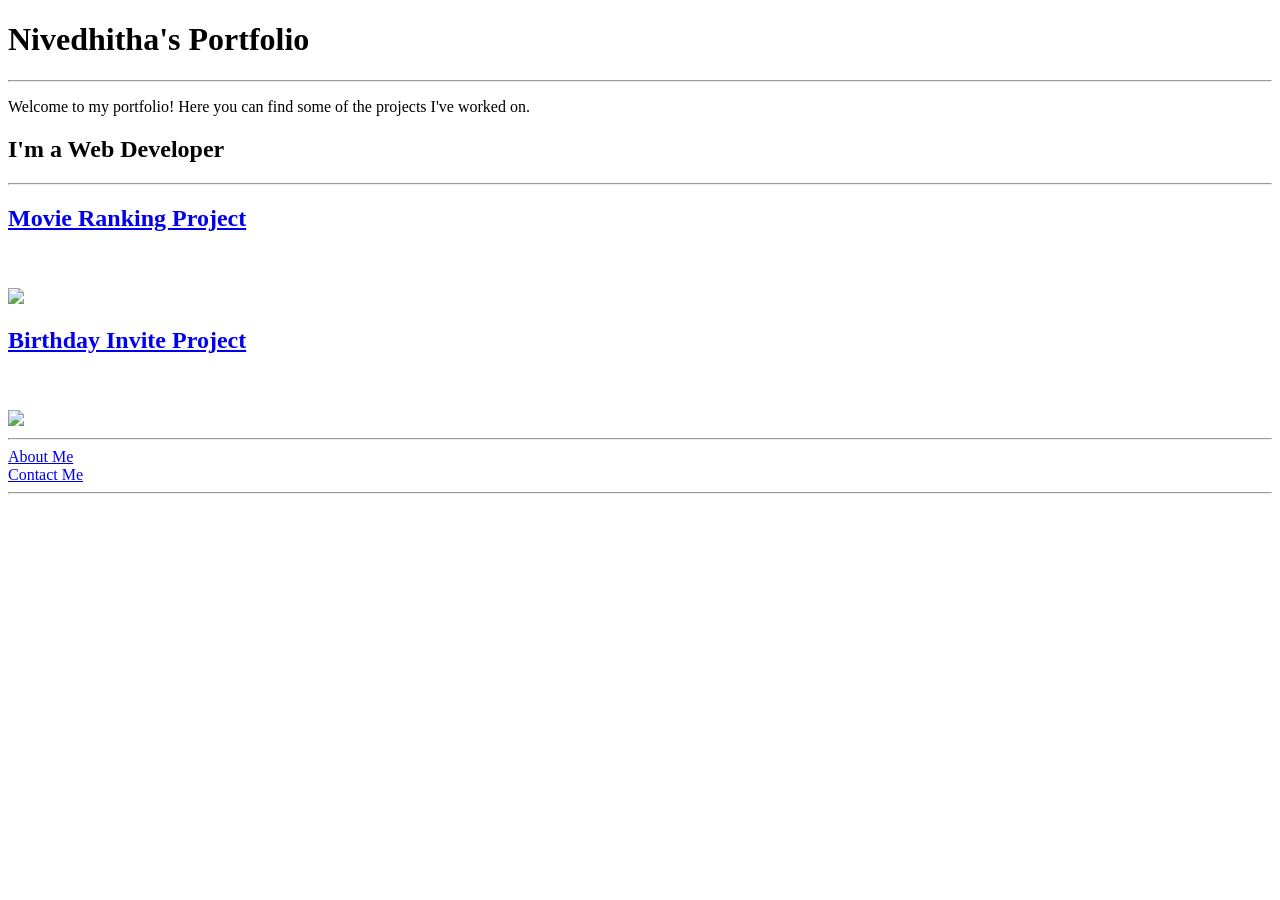
==== index.html @ 3d022096 "Add files via upload" ====
<!DOCTYPE html>
<html lang="en">
    <head>
        <meta charset="UTF-8" />
        <meta name="viewport" content="width=device-width, initial-scale=1.0" />
        <title>Nivedhitha's Portfolio</title>
    </head>
    <body>
        <h1>Nivedhitha's Portfolio</h1>
        <hr />
        <p>Welcome to my portfolio! Here you can find some of the projects I've worked on.</p>
        
        <h2>I'm a Web Developer</h2>
        <hr />
        <h2><a href="./public/movie-ranking.html">Movie Ranking Project</a></h2>
        <br>
        <br />
        <img src="./assets/images/favmovies.png" />
        <br />
        
        <h2><a href="./public/birthday-invite.html">Birthday Invite Project</a></h2>
        <br />
        <br />
        <img src="./assets/images/birthdayinvite.png" />
        <hr />
        <a href="./public/about.html">About Me</a>
        <br />
        <a href="./public/contact.html">Contact Me</a>
        <hr />
    </body>
</html>
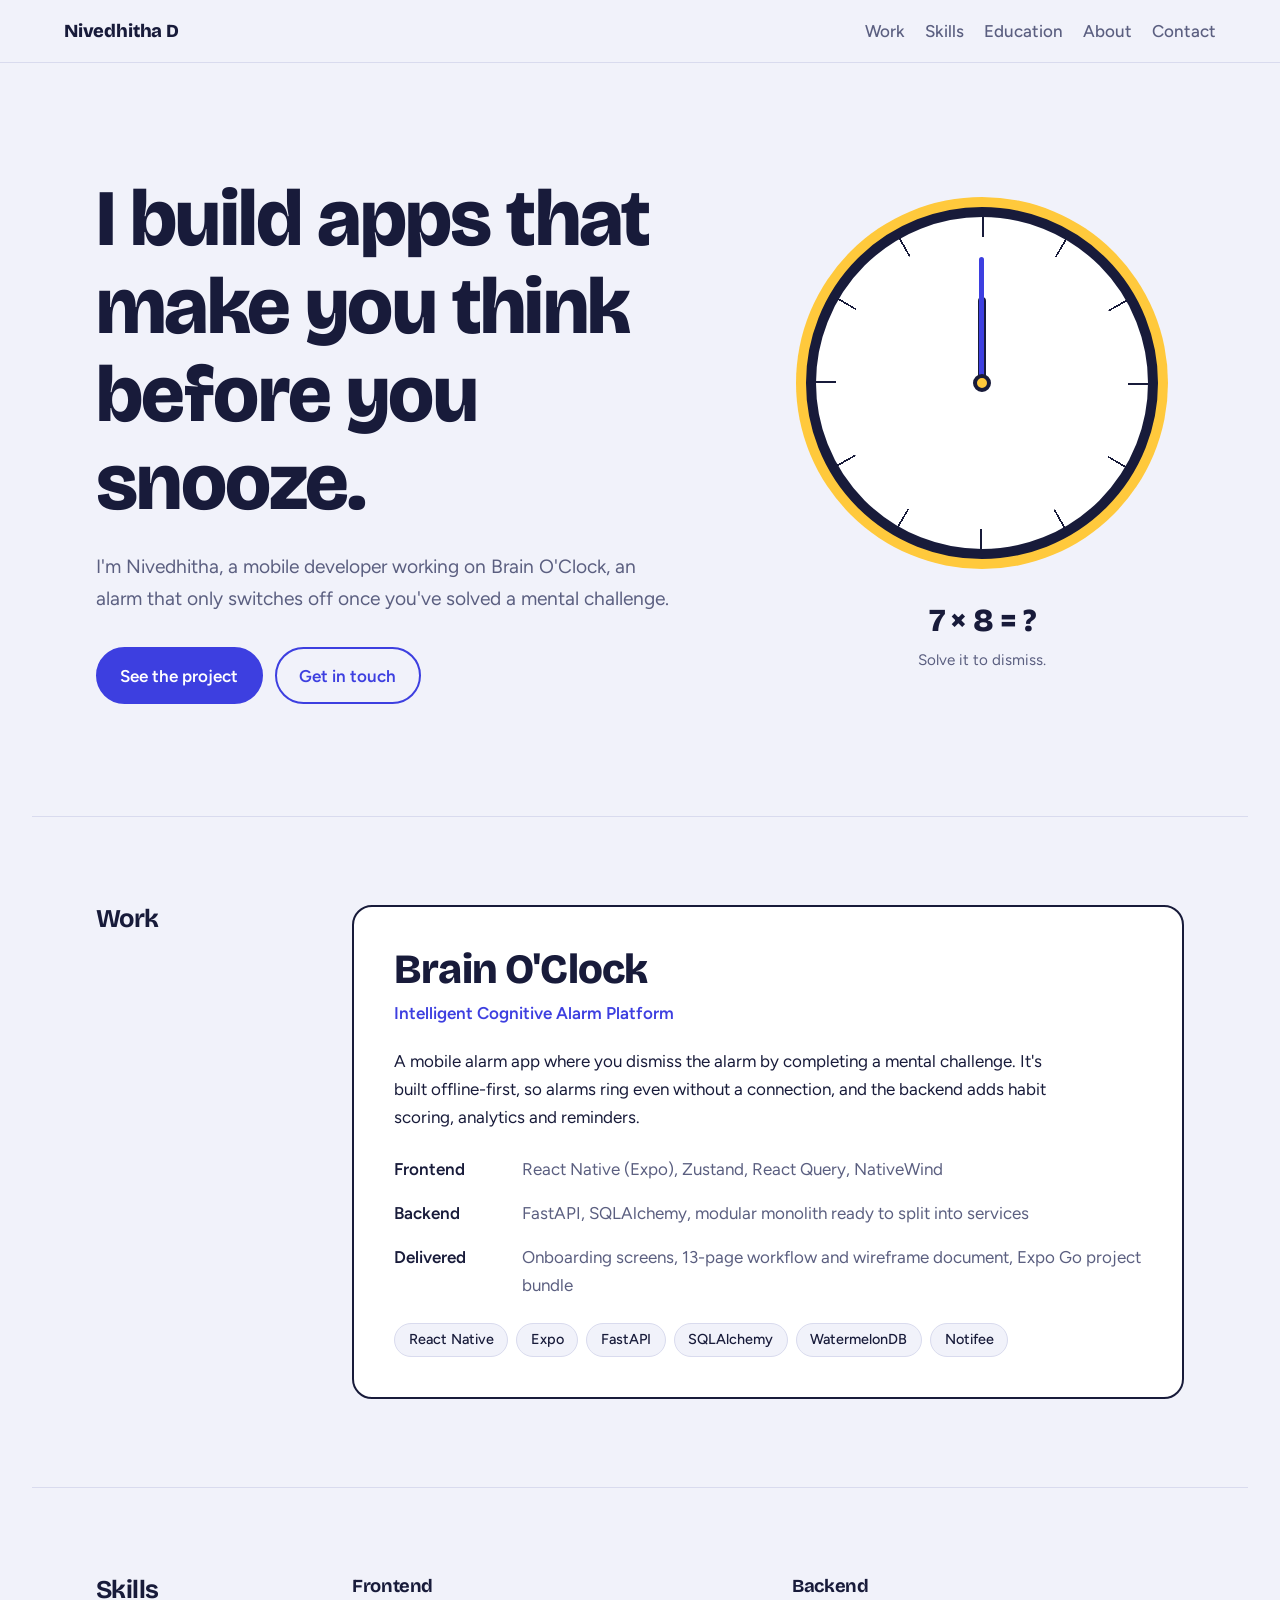
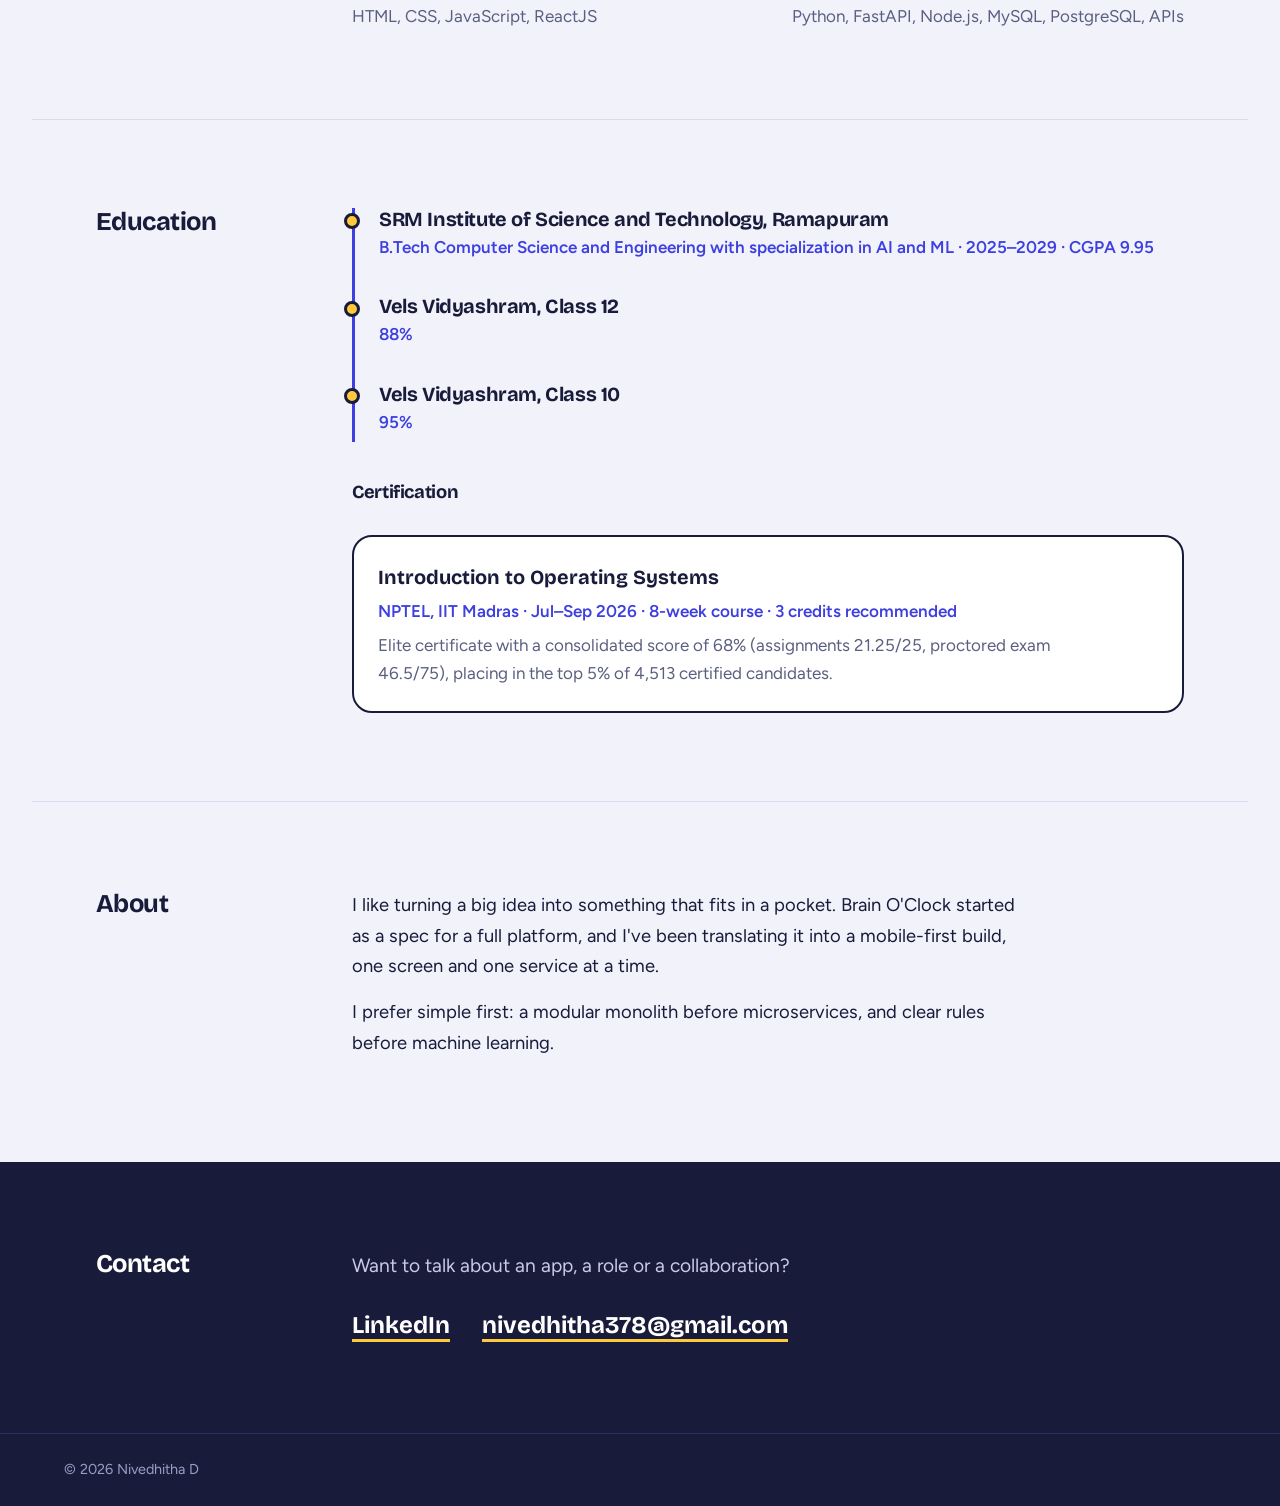
==== commit 280862ae: "Add files via upload" ====
--- a/index.html
+++ b/index.html
@@ -1,31 +1,145 @@
 <!DOCTYPE html>
 <html lang="en">
-    <head>
-        <meta charset="UTF-8" />
-        <meta name="viewport" content="width=device-width, initial-scale=1.0" />
-        <title>Nivedhitha's Portfolio</title>
-    </head>
-    <body>
-        <h1>Nivedhitha's Portfolio</h1>
-        <hr />
-        <p>Welcome to my portfolio! Here you can find some of the projects I've worked on.</p>
-        
-        <h2>I'm a Web Developer</h2>
-        <hr />
-        <h2><a href="./public/movie-ranking.html">Movie Ranking Project</a></h2>
-        <br>
-        <br />
-        <img src="./assets/images/favmovies.png" />
-        <br />
-        
-        <h2><a href="./public/birthday-invite.html">Birthday Invite Project</a></h2>
-        <br />
-        <br />
-        <img src="./assets/images/birthdayinvite.png" />
-        <hr />
-        <a href="./public/about.html">About Me</a>
-        <br />
-        <a href="./public/contact.html">Contact Me</a>
-        <hr />
-    </body>
-</html>+<head>
+  <meta charset="UTF-8">
+  <meta name="viewport" content="width=device-width, initial-scale=1">
+  <title>Nivedhitha D — Mobile App Developer</title>
+  <meta name="description" content="Portfolio of Nivedhitha D, building Brain O'Clock, a cognitive alarm app.">
+  <link rel="preconnect" href="https://fonts.googleapis.com">
+  <link rel="preconnect" href="https://fonts.gstatic.com" crossorigin>
+  <link href="https://fonts.googleapis.com/css2?family=Bricolage+Grotesque:opsz,wght@12..96,500;12..96,700;12..96,800&family=Figtree:wght@400;500;600&display=swap" rel="stylesheet">
+  <link rel="stylesheet" href="style.css">
+</head>
+<body>
+
+  <header class="site-header">
+    <a class="brand" href="#top">Nivedhitha D</a>
+    <nav aria-label="Main">
+      <a href="#work">Work</a>
+      <a href="#skills">Skills</a>
+      <a href="#education">Education</a>
+      <a href="#about">About</a>
+      <a href="#contact">Contact</a>
+    </nav>
+  </header>
+
+  <main id="top">
+
+    <!-- HERO -->
+    <section class="hero">
+      <div class="hero-text">
+        <h1>I build apps that make you think before you snooze.</h1>
+        <p class="lead">I'm Nivedhitha, a mobile developer working on Brain O'Clock, an alarm that only switches off once you've solved a mental challenge.</p>
+        <div class="actions">
+          <a class="btn btn-primary" href="#work">See the project</a>
+          <a class="btn btn-ghost" href="#contact">Get in touch</a>
+        </div>
+      </div>
+
+      <div class="clock" role="img" aria-label="Animated alarm clock showing the challenge: what is 7 times 8?">
+        <div class="clock-face">
+          <span class="hand hand-hour"></span>
+          <span class="hand hand-minute"></span>
+          <span class="pin"></span>
+        </div>
+        <p class="clock-challenge"><span>7 × 8 = ?</span> Solve it to dismiss.</p>
+      </div>
+    </section>
+
+    <!-- WORK -->
+    <section class="section" id="work">
+      <h2>Work</h2>
+
+      <article class="project">
+        <div class="project-head">
+          <h3>Brain O'Clock</h3>
+          <p class="project-sub">Intelligent Cognitive Alarm Platform</p>
+        </div>
+        <div class="project-body">
+          <p>A mobile alarm app where you dismiss the alarm by completing a mental challenge. It's built offline-first, so alarms ring even without a connection, and the backend adds habit scoring, analytics and reminders.</p>
+          <dl class="facts">
+            <div><dt>Frontend</dt><dd>React Native (Expo), Zustand, React Query, NativeWind</dd></div>
+            <div><dt>Backend</dt><dd>FastAPI, SQLAlchemy, modular monolith ready to split into services</dd></div>
+            <div><dt>Delivered</dt><dd>Onboarding screens, 13-page workflow and wireframe document, Expo Go project bundle</dd></div>
+          </dl>
+          <ul class="tags" aria-label="Technologies">
+            <li>React Native</li>
+            <li>Expo</li>
+            <li>FastAPI</li>
+            <li>SQLAlchemy</li>
+            <li>WatermelonDB</li>
+            <li>Notifee</li>
+          </ul>
+        </div>
+      </article>
+
+    </section>
+
+    <!-- SKILLS -->
+    <section class="section" id="skills">
+      <h2>Skills</h2>
+      <div class="skill-grid">
+        <div>
+          <h3>Frontend</h3>
+          <p>HTML, CSS, JavaScript, ReactJS</p>
+        </div>
+        <div>
+          <h3>Backend</h3>
+          <p>Python, FastAPI, Node.js, MySQL, PostgreSQL, APIs</p>
+        </div>
+      </div>
+    </section>
+
+    <!-- EDUCATION -->
+    <section class="section" id="education">
+      <h2>Education</h2>
+      <div class="timeline">
+        <article>
+          <h3>SRM Institute of Science and Technology, Ramapuram</h3>
+          <p class="meta">B.Tech Computer Science and Engineering with specialization in AI and ML · 2025–2029 · CGPA 9.95</p>
+        </article>
+        <article>
+          <h3>Vels Vidyashram, Class 12</h3>
+          <p class="meta">88%</p>
+        </article>
+        <article>
+          <h3>Vels Vidyashram, Class 10</h3>
+          <p class="meta">95%</p>
+        </article>
+      </div>
+
+      <h3 class="subhead">Certification</h3>
+      <article class="cert">
+        <h4>Introduction to Operating Systems</h4>
+        <p class="meta">NPTEL, IIT Madras · Jul–Sep 2026 · 8-week course · 3 credits recommended</p>
+        <p>Elite certificate with a consolidated score of 68% (assignments 21.25/25, proctored exam 46.5/75), placing in the top 5% of 4,513 certified candidates.</p>
+      </article>
+    </section>
+
+    <!-- ABOUT -->
+    <section class="section" id="about">
+      <h2>About</h2>
+      <div class="about-copy">
+        <p>I like turning a big idea into something that fits in a pocket. Brain O'Clock started as a spec for a full platform, and I've been translating it into a mobile-first build, one screen and one service at a time.</p>
+        <p>I prefer simple first: a modular monolith before microservices, and clear rules before machine learning.</p>
+      </div>
+    </section>
+
+    <!-- CONTACT -->
+    <section class="section contact" id="contact">
+      <h2>Contact</h2>
+      <p class="lead">Want to talk about an app, a role or a collaboration?</p>
+      <ul class="contact-links">
+        <li><a href="https://www.linkedin.com/in/nivedhitha-d" target="_blank" rel="noopener">LinkedIn</a></li>
+        <li><a href="mailto:nivedhitha378@gmail.com">nivedhitha378@gmail.com</a></li>
+      </ul>
+    </section>
+
+  </main>
+
+  <footer class="site-footer">
+    <p>© 2026 Nivedhitha D</p>
+  </footer>
+
+</body>
+</html>
--- a/style.css
+++ b/style.css
@@ -0,0 +1,331 @@
+:root {
+  --bg: #f1f2fa;
+  --paper: #ffffff;
+  --ink: #181b3a;
+  --muted: #5b5f80;
+  --blue: #3d3fe0;
+  --blue-dark: #2c2eb8;
+  --signal: #ffc93c;
+  --line: #d9dbee;
+
+  --display: "Bricolage Grotesque", "Segoe UI", system-ui, sans-serif;
+  --body: "Figtree", "Segoe UI", system-ui, sans-serif;
+
+  --measure: 62ch;
+  --pad: clamp(1.25rem, 5vw, 4rem);
+}
+
+*, *::before, *::after { box-sizing: border-box; }
+
+html { scroll-behavior: smooth; scroll-padding-top: 5rem; }
+
+body {
+  margin: 0;
+  background: var(--bg);
+  color: var(--ink);
+  font-family: var(--body);
+  font-size: 1.0625rem;
+  line-height: 1.65;
+}
+
+a { color: inherit; }
+
+:focus-visible {
+  outline: 3px solid var(--blue);
+  outline-offset: 3px;
+  border-radius: 4px;
+}
+
+h1, h2, h3 {
+  font-family: var(--display);
+  line-height: 1.1;
+  margin: 0;
+  letter-spacing: -0.02em;
+}
+
+p { margin: 0 0 1rem; }
+
+/* Header */
+.site-header {
+  position: sticky;
+  top: 0;
+  z-index: 10;
+  display: flex;
+  flex-wrap: wrap;
+  gap: 0.5rem 2rem;
+  align-items: center;
+  justify-content: space-between;
+  padding: 1rem var(--pad);
+  background: var(--bg);
+  border-bottom: 1px solid var(--line);
+}
+
+.brand {
+  font-family: var(--display);
+  font-weight: 800;
+  font-size: 1.15rem;
+  text-decoration: none;
+  letter-spacing: -0.01em;
+}
+
+.site-header nav { display: flex; flex-wrap: wrap; gap: 0.25rem 1.25rem; }
+
+.site-header nav a {
+  text-decoration: none;
+  font-weight: 500;
+  color: var(--muted);
+}
+
+.site-header nav a:hover { color: var(--blue); }
+
+/* Hero */
+.hero {
+  display: grid;
+  grid-template-columns: minmax(0, 1.2fr) minmax(0, 0.8fr);
+  gap: clamp(2rem, 6vw, 5rem);
+  align-items: center;
+  padding: clamp(3rem, 9vw, 7rem) var(--pad);
+  max-width: 76rem;
+  margin: 0 auto;
+}
+
+.hero h1 {
+  font-size: clamp(2.5rem, 6.5vw, 5rem);
+  font-weight: 800;
+  margin-bottom: 1.5rem;
+}
+
+.lead {
+  font-size: 1.2rem;
+  color: var(--muted);
+  max-width: 48ch;
+}
+
+.actions { display: flex; flex-wrap: wrap; gap: 0.75rem; margin-top: 2rem; }
+
+.btn {
+  display: inline-block;
+  padding: 0.8rem 1.4rem;
+  border-radius: 999px;
+  font-weight: 600;
+  text-decoration: none;
+  border: 2px solid var(--blue);
+  transition: background-color 0.15s, color 0.15s;
+}
+
+.btn-primary { background: var(--blue); color: #fff; }
+.btn-primary:hover { background: var(--blue-dark); border-color: var(--blue-dark); }
+.btn-ghost { color: var(--blue); }
+.btn-ghost:hover { background: var(--blue); color: #fff; }
+
+/* Clock (the one memorable element) */
+.clock { text-align: center; justify-self: center; width: 100%; max-width: 22rem; }
+
+.clock-face {
+  position: relative;
+  aspect-ratio: 1;
+  width: 100%;
+  border-radius: 50%;
+  background:
+    radial-gradient(circle, var(--paper) 0 62%, transparent 62.2%),
+    repeating-conic-gradient(var(--ink) 0 0.6deg, transparent 0.6deg 30deg),
+    var(--paper);
+  border: 10px solid var(--ink);
+  box-shadow: 0 0 0 10px var(--signal);
+}
+
+.hand {
+  position: absolute;
+  left: 50%;
+  bottom: 50%;
+  transform-origin: 50% 100%;
+  border-radius: 999px;
+}
+
+.hand-hour {
+  width: 8px;
+  height: 26%;
+  margin-left: -4px;
+  background: var(--ink);
+  animation: tick 24s linear infinite;
+}
+
+.hand-minute {
+  width: 5px;
+  height: 38%;
+  margin-left: -2.5px;
+  background: var(--blue);
+  animation: tick 4s linear infinite;
+}
+
+.pin {
+  position: absolute;
+  left: 50%;
+  top: 50%;
+  width: 18px;
+  height: 18px;
+  margin: -9px 0 0 -9px;
+  border-radius: 50%;
+  background: var(--signal);
+  border: 4px solid var(--ink);
+}
+
+@keyframes tick { to { transform: rotate(360deg); } }
+
+.clock-challenge {
+  margin: 2.25rem 0 0;
+  color: var(--muted);
+  font-size: 0.95rem;
+}
+
+.clock-challenge span {
+  display: block;
+  font-family: var(--display);
+  font-weight: 800;
+  font-size: 2rem;
+  color: var(--ink);
+  letter-spacing: -0.02em;
+}
+
+/* Sections */
+.section {
+  max-width: 76rem;
+  margin: 0 auto;
+  padding: clamp(3rem, 7vw, 5.5rem) var(--pad);
+  border-top: 1px solid var(--line);
+  display: grid;
+  grid-template-columns: minmax(0, 12rem) minmax(0, 1fr);
+  gap: 1.5rem clamp(1.5rem, 5vw, 4rem);
+}
+
+.section > h2 {
+  font-size: 1.6rem;
+  font-weight: 700;
+}
+
+/* Projects */
+#work { row-gap: 2.5rem; }
+#work > h2 { grid-column: 1; grid-row: 1; }
+#work > .project { grid-column: 2; }
+
+.project {
+  background: var(--paper);
+  border: 2px solid var(--ink);
+  border-radius: 1.25rem;
+  padding: clamp(1.5rem, 4vw, 2.5rem);
+}
+
+.project-head { margin-bottom: 1.25rem; }
+.project-head h3 { font-size: clamp(1.8rem, 4vw, 2.6rem); font-weight: 800; }
+.project-sub { color: var(--blue); font-weight: 600; margin: 0.35rem 0 0; }
+
+.project-body p { max-width: var(--measure); }
+
+.facts { margin: 1.5rem 0; display: grid; gap: 1rem; }
+.facts div { display: grid; grid-template-columns: 7rem 1fr; gap: 1rem; }
+.facts dt { font-weight: 600; }
+.facts dd { margin: 0; color: var(--muted); }
+
+.tags { list-style: none; margin: 0; padding: 0; display: flex; flex-wrap: wrap; gap: 0.5rem; }
+.tags li {
+  background: var(--bg);
+  border: 1px solid var(--line);
+  border-radius: 999px;
+  padding: 0.25rem 0.85rem;
+  font-size: 0.9rem;
+  font-weight: 500;
+}
+
+/* Skills */
+.skill-grid {
+  display: grid;
+  grid-template-columns: repeat(2, minmax(0, 1fr));
+  gap: 2rem 3rem;
+}
+.skill-grid h3 { font-size: 1.15rem; margin-bottom: 0.4rem; }
+.skill-grid p { color: var(--muted); margin: 0; }
+
+/* Education */
+#education { row-gap: 2rem; }
+#education > h2 { grid-column: 1; grid-row: 1; }
+#education > .timeline,
+#education > .subhead,
+#education > .cert { grid-column: 2; }
+
+.timeline { display: grid; gap: 0; border-left: 3px solid var(--blue); }
+.timeline article { position: relative; padding: 0 0 1.75rem 1.5rem; }
+.timeline article:last-child { padding-bottom: 0; }
+.timeline article::before {
+  content: "";
+  position: absolute;
+  left: -0.7rem;
+  top: 0.35rem;
+  width: 1rem;
+  height: 1rem;
+  border-radius: 50%;
+  background: var(--signal);
+  border: 3px solid var(--ink);
+}
+.timeline h3, .cert h4 { font-family: var(--display); font-size: 1.25rem; font-weight: 700; margin: 0; }
+.meta { color: var(--blue); font-weight: 600; margin: 0.2rem 0 0.4rem; }
+.subhead { font-size: 1.15rem; margin-top: 0.5rem; }
+.cert { background: var(--paper); border: 2px solid var(--ink); border-radius: 1.25rem; padding: 1.5rem; }
+.cert p:last-child { margin: 0; color: var(--muted); max-width: var(--measure); }
+
+/* About */
+.about-copy { max-width: var(--measure); }
+.about-copy p { font-size: 1.15rem; }
+
+/* Contact */
+.contact { background: var(--ink); color: #fff; max-width: none; padding-inline: max(var(--pad), calc((100vw - 76rem) / 2 + var(--pad))); border-top: 0; }
+.contact .lead { color: #c9cbe6; grid-column: 2; margin: 0; }
+.contact-links {
+  grid-column: 2;
+  list-style: none;
+  margin: 0;
+  padding: 0;
+  display: flex;
+  flex-wrap: wrap;
+  gap: 0.75rem 2rem;
+}
+.contact-links a {
+  font-family: var(--display);
+  font-weight: 700;
+  font-size: 1.5rem;
+  text-decoration-color: var(--signal);
+  text-decoration-thickness: 3px;
+  text-underline-offset: 6px;
+}
+.contact-links a:hover { color: var(--signal); }
+.contact :focus-visible { outline-color: var(--signal); }
+
+/* Footer */
+.site-footer {
+  padding: 1.5rem var(--pad);
+  background: var(--ink);
+  color: #9a9dc4;
+  font-size: 0.9rem;
+  border-top: 1px solid #2c3060;
+}
+.site-footer p { margin: 0; max-width: 76rem; margin-inline: auto; }
+
+/* Mobile */
+@media (max-width: 52rem) {
+  .hero { grid-template-columns: 1fr; }
+  .clock { max-width: 17rem; }
+  .section { grid-template-columns: 1fr; }
+  #work > .project,
+  .contact .lead,
+  .contact-links { grid-column: 1; }
+  #work > h2, #education > h2 { grid-row: auto; }
+  #education > .timeline, #education > .subhead, #education > .cert { grid-column: 1; }
+  .skill-grid { grid-template-columns: 1fr; }
+  .facts div { grid-template-columns: 1fr; gap: 0.15rem; }
+}
+
+@media (prefers-reduced-motion: reduce) {
+  html { scroll-behavior: auto; }
+  .hand { animation: none; }
+  .hand-hour { transform: rotate(210deg); }
+  .hand-minute { transform: rotate(60deg); }
+}
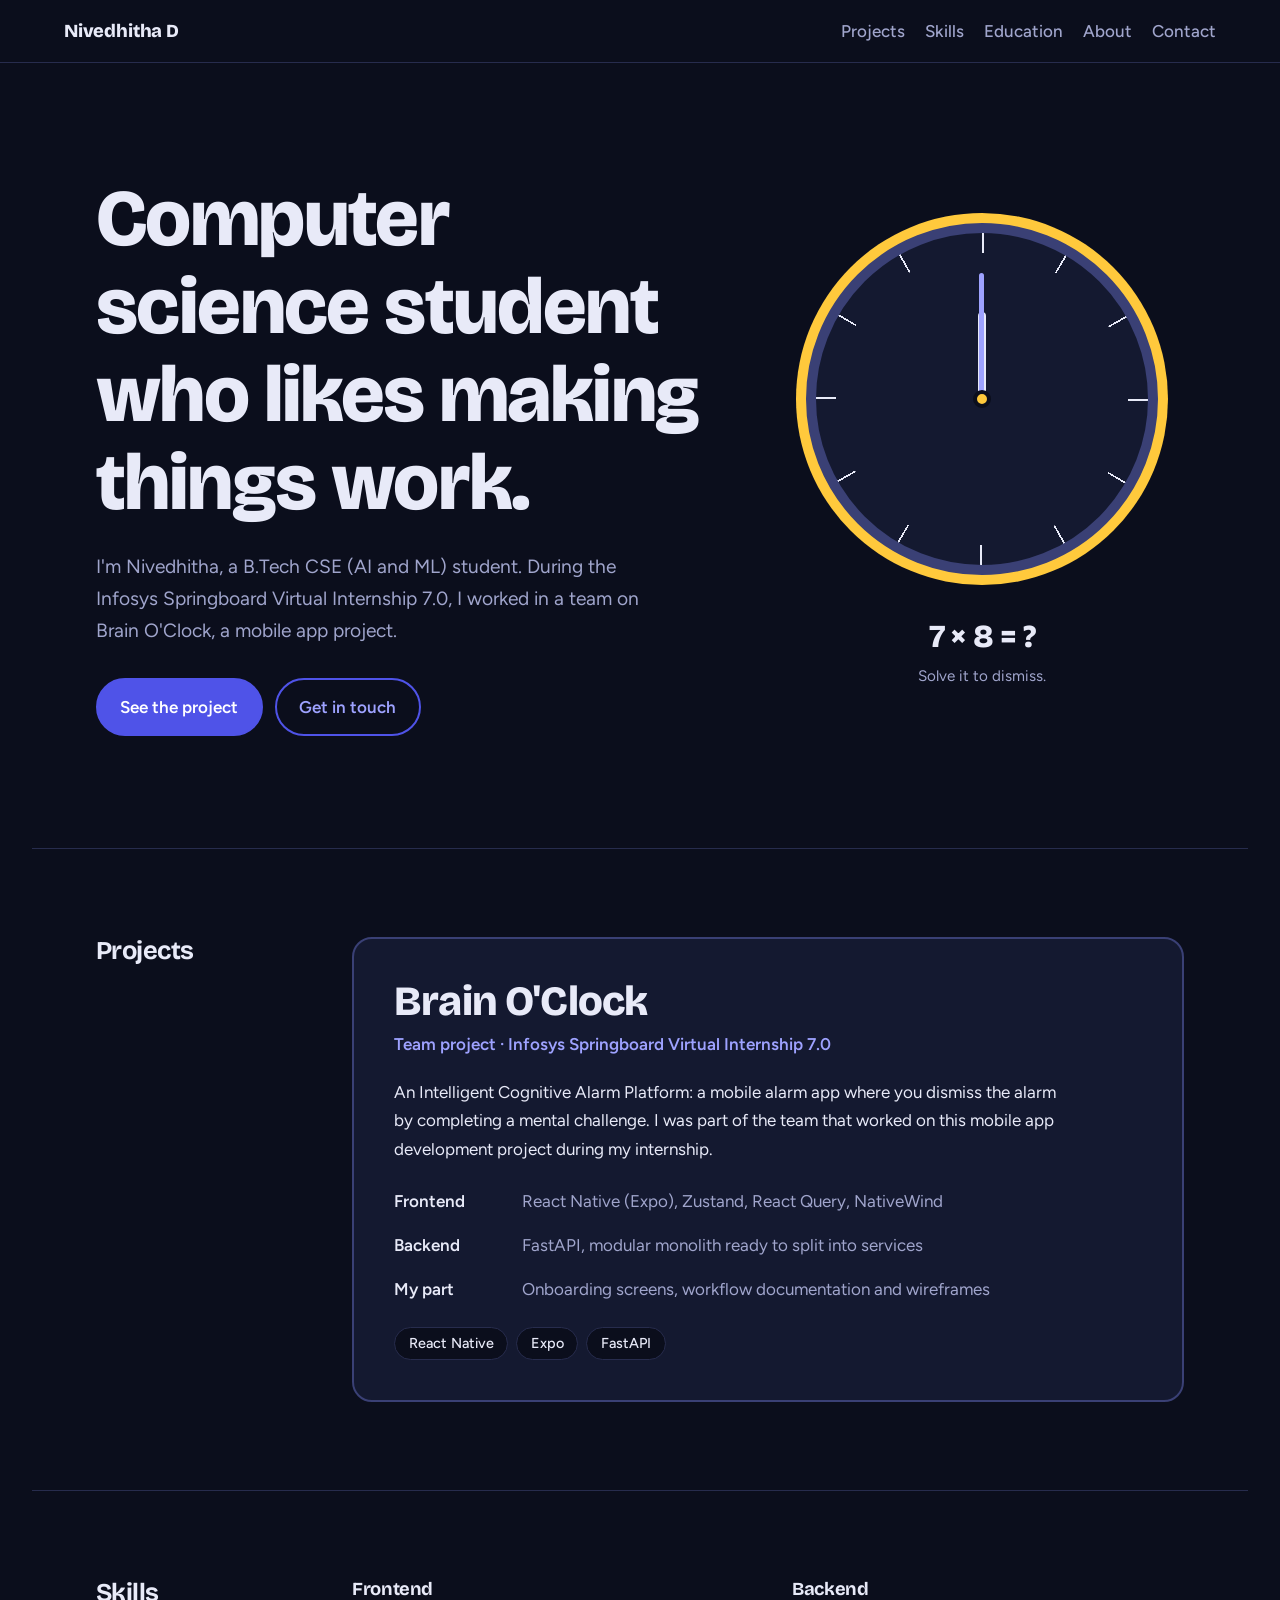
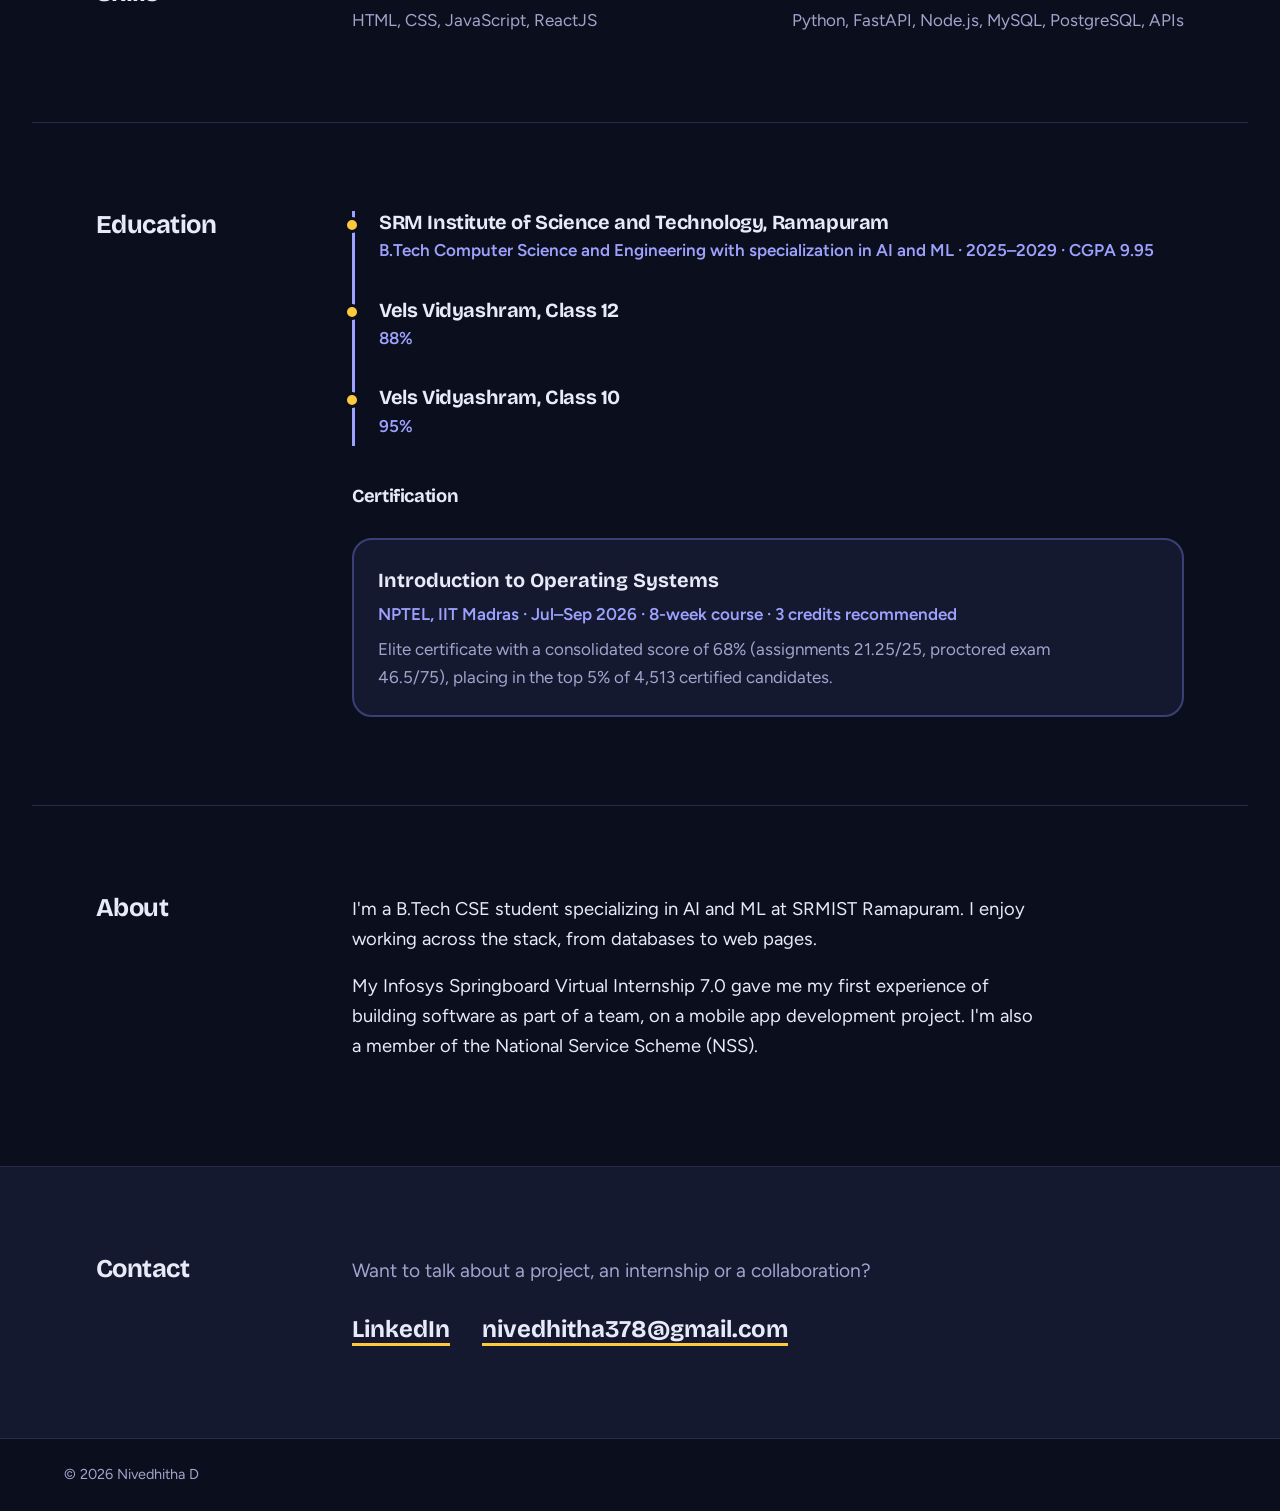
==== commit 53f7ad78: "Add files via upload" ====
--- a/index.html
+++ b/index.html
@@ -3,8 +3,8 @@
 <head>
   <meta charset="UTF-8">
   <meta name="viewport" content="width=device-width, initial-scale=1">
-  <title>Nivedhitha D — Mobile App Developer</title>
-  <meta name="description" content="Portfolio of Nivedhitha D, building Brain O'Clock, a cognitive alarm app.">
+  <title>Nivedhitha D — Computer Science Student</title>
+  <meta name="description" content="Portfolio of Nivedhitha D, B.Tech CSE (AI and ML) student at SRMIST Ramapuram.">
   <link rel="preconnect" href="https://fonts.googleapis.com">
   <link rel="preconnect" href="https://fonts.gstatic.com" crossorigin>
   <link href="https://fonts.googleapis.com/css2?family=Bricolage+Grotesque:opsz,wght@12..96,500;12..96,700;12..96,800&family=Figtree:wght@400;500;600&display=swap" rel="stylesheet">
@@ -15,7 +15,7 @@
   <header class="site-header">
     <a class="brand" href="#top">Nivedhitha D</a>
     <nav aria-label="Main">
-      <a href="#work">Work</a>
+      <a href="#work">Projects</a>
       <a href="#skills">Skills</a>
       <a href="#education">Education</a>
       <a href="#about">About</a>
@@ -28,8 +28,8 @@
     <!-- HERO -->
     <section class="hero">
       <div class="hero-text">
-        <h1>I build apps that make you think before you snooze.</h1>
-        <p class="lead">I'm Nivedhitha, a mobile developer working on Brain O'Clock, an alarm that only switches off once you've solved a mental challenge.</p>
+        <h1>Computer science student who likes making things work.</h1>
+        <p class="lead">I'm Nivedhitha, a B.Tech CSE (AI and ML) student. During the Infosys Springboard Virtual Internship 7.0, I worked in a team on Brain O'Clock, a mobile app project.</p>
         <div class="actions">
           <a class="btn btn-primary" href="#work">See the project</a>
           <a class="btn btn-ghost" href="#contact">Get in touch</a>
@@ -48,27 +48,24 @@
 
     <!-- WORK -->
     <section class="section" id="work">
-      <h2>Work</h2>
+      <h2>Projects</h2>
 
       <article class="project">
         <div class="project-head">
           <h3>Brain O'Clock</h3>
-          <p class="project-sub">Intelligent Cognitive Alarm Platform</p>
+          <p class="project-sub">Team project · Infosys Springboard Virtual Internship 7.0</p>
         </div>
         <div class="project-body">
-          <p>A mobile alarm app where you dismiss the alarm by completing a mental challenge. It's built offline-first, so alarms ring even without a connection, and the backend adds habit scoring, analytics and reminders.</p>
+          <p>An Intelligent Cognitive Alarm Platform: a mobile alarm app where you dismiss the alarm by completing a mental challenge. I was part of the team that worked on this mobile app development project during my internship.</p>
           <dl class="facts">
             <div><dt>Frontend</dt><dd>React Native (Expo), Zustand, React Query, NativeWind</dd></div>
-            <div><dt>Backend</dt><dd>FastAPI, SQLAlchemy, modular monolith ready to split into services</dd></div>
-            <div><dt>Delivered</dt><dd>Onboarding screens, 13-page workflow and wireframe document, Expo Go project bundle</dd></div>
+            <div><dt>Backend</dt><dd>FastAPI, modular monolith ready to split into services</dd></div>
+            <div><dt>My part</dt><dd>Onboarding screens, workflow documentation and wireframes</dd></div>
           </dl>
           <ul class="tags" aria-label="Technologies">
             <li>React Native</li>
             <li>Expo</li>
             <li>FastAPI</li>
-            <li>SQLAlchemy</li>
-            <li>WatermelonDB</li>
-            <li>Notifee</li>
           </ul>
         </div>
       </article>
@@ -120,15 +117,15 @@
     <section class="section" id="about">
       <h2>About</h2>
       <div class="about-copy">
-        <p>I like turning a big idea into something that fits in a pocket. Brain O'Clock started as a spec for a full platform, and I've been translating it into a mobile-first build, one screen and one service at a time.</p>
-        <p>I prefer simple first: a modular monolith before microservices, and clear rules before machine learning.</p>
+        <p>I'm a B.Tech CSE student specializing in AI and ML at SRMIST Ramapuram. I enjoy working across the stack, from databases to web pages.</p>
+        <p>My Infosys Springboard Virtual Internship 7.0 gave me my first experience of building software as part of a team, on a mobile app development project. I'm also a member of the National Service Scheme (NSS).</p>
       </div>
     </section>
 
     <!-- CONTACT -->
     <section class="section contact" id="contact">
       <h2>Contact</h2>
-      <p class="lead">Want to talk about an app, a role or a collaboration?</p>
+      <p class="lead">Want to talk about a project, an internship or a collaboration?</p>
       <ul class="contact-links">
         <li><a href="https://www.linkedin.com/in/nivedhitha-d" target="_blank" rel="noopener">LinkedIn</a></li>
         <li><a href="mailto:nivedhitha378@gmail.com">nivedhitha378@gmail.com</a></li>
--- a/style.css
+++ b/style.css
@@ -1,12 +1,15 @@
 :root {
-  --bg: #f1f2fa;
-  --paper: #ffffff;
-  --ink: #181b3a;
-  --muted: #5b5f80;
-  --blue: #3d3fe0;
-  --blue-dark: #2c2eb8;
+  color-scheme: dark;
+  --bg: #0b0e1c;
+  --paper: #141930;
+  --ink: #e8eaf8;
+  --muted: #a0a5cc;
+  --blue: #4f53e8;
+  --blue-dark: #3d41cf;
+  --accent: #9ea2ff;
   --signal: #ffc93c;
-  --line: #d9dbee;
+  --line: #272c4d;
+  --edge: #3a4075;
 
   --display: "Bricolage Grotesque", "Segoe UI", system-ui, sans-serif;
   --body: "Figtree", "Segoe UI", system-ui, sans-serif;
@@ -31,7 +34,7 @@
 a { color: inherit; }
 
 :focus-visible {
-  outline: 3px solid var(--blue);
+  outline: 3px solid var(--accent);
   outline-offset: 3px;
   border-radius: 4px;
 }
@@ -76,7 +79,7 @@
   color: var(--muted);
 }
 
-.site-header nav a:hover { color: var(--blue); }
+.site-header nav a:hover { color: var(--accent); }
 
 /* Hero */
 .hero {
@@ -115,7 +118,7 @@
 
 .btn-primary { background: var(--blue); color: #fff; }
 .btn-primary:hover { background: var(--blue-dark); border-color: var(--blue-dark); }
-.btn-ghost { color: var(--blue); }
+.btn-ghost { color: var(--accent); }
 .btn-ghost:hover { background: var(--blue); color: #fff; }
 
 /* Clock (the one memorable element) */
@@ -130,7 +133,7 @@
     radial-gradient(circle, var(--paper) 0 62%, transparent 62.2%),
     repeating-conic-gradient(var(--ink) 0 0.6deg, transparent 0.6deg 30deg),
     var(--paper);
-  border: 10px solid var(--ink);
+  border: 10px solid var(--edge);
   box-shadow: 0 0 0 10px var(--signal);
 }
 
@@ -154,7 +157,7 @@
   width: 5px;
   height: 38%;
   margin-left: -2.5px;
-  background: var(--blue);
+  background: var(--accent);
   animation: tick 4s linear infinite;
 }
 
@@ -167,7 +170,7 @@
   margin: -9px 0 0 -9px;
   border-radius: 50%;
   background: var(--signal);
-  border: 4px solid var(--ink);
+  border: 4px solid var(--bg);
 }
 
 @keyframes tick { to { transform: rotate(360deg); } }
@@ -210,14 +213,14 @@
 
 .project {
   background: var(--paper);
-  border: 2px solid var(--ink);
+  border: 2px solid var(--edge);
   border-radius: 1.25rem;
   padding: clamp(1.5rem, 4vw, 2.5rem);
 }
 
 .project-head { margin-bottom: 1.25rem; }
 .project-head h3 { font-size: clamp(1.8rem, 4vw, 2.6rem); font-weight: 800; }
-.project-sub { color: var(--blue); font-weight: 600; margin: 0.35rem 0 0; }
+.project-sub { color: var(--accent); font-weight: 600; margin: 0.35rem 0 0; }
 
 .project-body p { max-width: var(--measure); }
 
@@ -252,7 +255,7 @@
 #education > .subhead,
 #education > .cert { grid-column: 2; }
 
-.timeline { display: grid; gap: 0; border-left: 3px solid var(--blue); }
+.timeline { display: grid; gap: 0; border-left: 3px solid var(--accent); }
 .timeline article { position: relative; padding: 0 0 1.75rem 1.5rem; }
 .timeline article:last-child { padding-bottom: 0; }
 .timeline article::before {
@@ -264,12 +267,12 @@
   height: 1rem;
   border-radius: 50%;
   background: var(--signal);
-  border: 3px solid var(--ink);
+  border: 3px solid var(--bg);
 }
 .timeline h3, .cert h4 { font-family: var(--display); font-size: 1.25rem; font-weight: 700; margin: 0; }
-.meta { color: var(--blue); font-weight: 600; margin: 0.2rem 0 0.4rem; }
+.meta { color: var(--accent); font-weight: 600; margin: 0.2rem 0 0.4rem; }
 .subhead { font-size: 1.15rem; margin-top: 0.5rem; }
-.cert { background: var(--paper); border: 2px solid var(--ink); border-radius: 1.25rem; padding: 1.5rem; }
+.cert { background: var(--paper); border: 2px solid var(--edge); border-radius: 1.25rem; padding: 1.5rem; }
 .cert p:last-child { margin: 0; color: var(--muted); max-width: var(--measure); }
 
 /* About */
@@ -277,8 +280,8 @@
 .about-copy p { font-size: 1.15rem; }
 
 /* Contact */
-.contact { background: var(--ink); color: #fff; max-width: none; padding-inline: max(var(--pad), calc((100vw - 76rem) / 2 + var(--pad))); border-top: 0; }
-.contact .lead { color: #c9cbe6; grid-column: 2; margin: 0; }
+.contact { background: var(--paper); color: var(--ink); max-width: none; padding-inline: max(var(--pad), calc((100vw - 76rem) / 2 + var(--pad))); border-top: 1px solid var(--line); }
+.contact .lead { color: var(--muted); grid-column: 2; margin: 0; }
 .contact-links {
   grid-column: 2;
   list-style: none;
@@ -302,10 +305,10 @@
 /* Footer */
 .site-footer {
   padding: 1.5rem var(--pad);
-  background: var(--ink);
-  color: #9a9dc4;
+  background: var(--bg);
+  color: var(--muted);
   font-size: 0.9rem;
-  border-top: 1px solid #2c3060;
+  border-top: 1px solid var(--line);
 }
 .site-footer p { margin: 0; max-width: 76rem; margin-inline: auto; }
 
